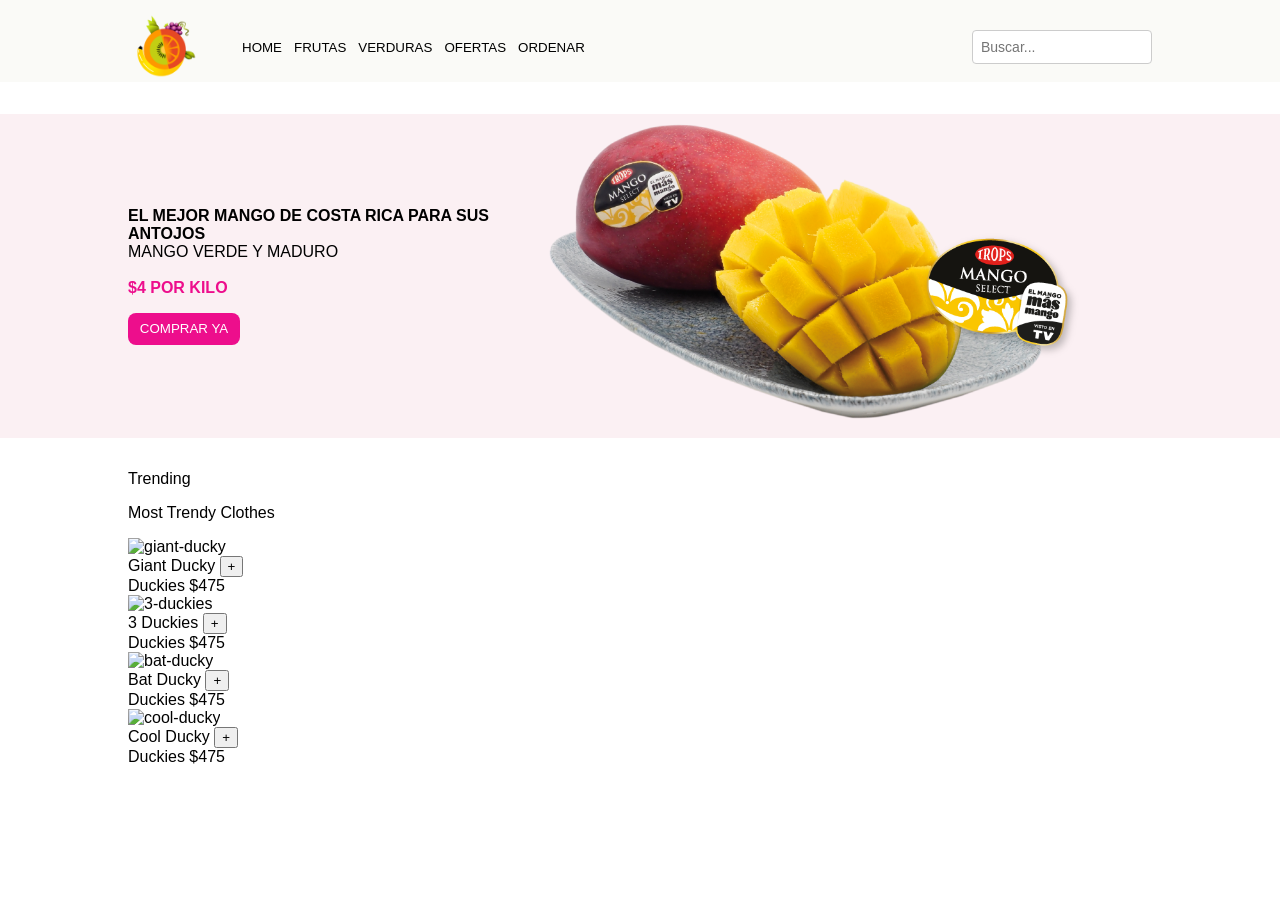
==== Module_II_FrontEnd/Semana_IV/Ejercicio_Frutas/index.html @ f4d14675 "Ejercicio Frutas" ====
<!DOCTYPE html>
<html>
  <head>
    <link rel="stylesheet" href="styles/main.css" />
  </head>
  <header>
    <nav class="navbar contain">
      <div class="nav-main">
        <button class="nav-brand">
          <img src="imgs/logo.png" alt="logo" class="brand-image" />
        </button>
        <button class="nav-button">Home</button>
        <button class="nav-button">Frutas</button>
        <button class="nav-button">Verduras</button>
        <button class="nav-button">Ofertas</button>
        <button class="nav-button">Ordenar</button>
      </div>
      <div>
        <form action="resultados.html" method="GET">
          <input class="search-input" type="search" name="q" placeholder="Buscar..."aria-label="Buscar en el sitio"/>
        </form>
      </div>
    </nav>
  </header>

  <body>
    <section>
      <div class="poster contain">
        <div class="poster-content">
          <div>
            <p class="main-text">El mejor mango de Costa Rica para sus antojos</p>
            <p class="sup-text">Mango Verde y Maduro</p>
            <br>
            <p class="price-text">$4 por Kilo</p>
          </div>
          <button class="shop-button">Comprar Ya</button>
        </div>
        <div><img src="imgs/mangos.png" alt="model" class="poster-image" /></div>
      </div>
    </section>
    <main class="catalog contain">
      <div>
        <div class="title-container">
          <p class="main-title">Trending</p>
          <p class="sub-title">Most Trendy Clothes</p>
        </div>
      </div>
      <div class="product-rows">
        <div class="product">
          <div>
            <img
              src="imgs/giant-ducky.jpg"
              alt="giant-ducky"
              class="product-image"
            />
          </div>
          <div class="product-info">
            <div class="main-row">
              <span class="info-name">Giant Ducky</span>
              <button class="add-button">+</button>
            </div>
            <span>Duckies</span>
            <span class="price">$475</span>
          </div>
        </div>
        <div class="product">
          <div>
            <img
              src="imgs/3-duckies.png"
              alt="3-duckies"
              class="product-image"
            />
          </div>
          <div class="product-info">
            <div class="main-row">
              <span class="info-name">3 Duckies</span>
              <button class="add-button">+</button>
            </div>
            <span>Duckies</span>
            <span class="price">$475</span>
          </div>
        </div>
        <div class="product">
          <div>
            <img
              src="imgs/bat-ducky.jpg"
              alt="bat-ducky"
              class="product-image"
            />
          </div>
          <div class="product-info">
            <div class="main-row">
              <span class="info-name">Bat Ducky</span>
              <button class="add-button">+</button>
            </div>
            <span>Duckies</span>
            <span class="price">$475</span>
          </div>
        </div>
        <div class="product">
          <div>
            <img
              src="imgs/cool-ducky.jpg"
              alt="cool-ducky"
              class="product-image"
            />
          </div>
          <div class="product-info">
            <div class="main-row">
              <span class="info-name">Cool Ducky</span>
              <button class="add-button">+</button>
            </div>
            <span>Duckies</span>
            <span class="price">$475</span>
          </div>
        </div>
      </div>
    </main>
  </body>
</html>
---- Module_II_FrontEnd/Semana_IV/Ejercicio_Frutas/styles/main.css ----
@import url(header.css);
@import url(poster.css);
@import url(catalog.css);

.contain{
    padding: 0 10%;
}

html{
    font-family: Arial, Helvetica, sans-serif;
}

body{
    margin:0;
}
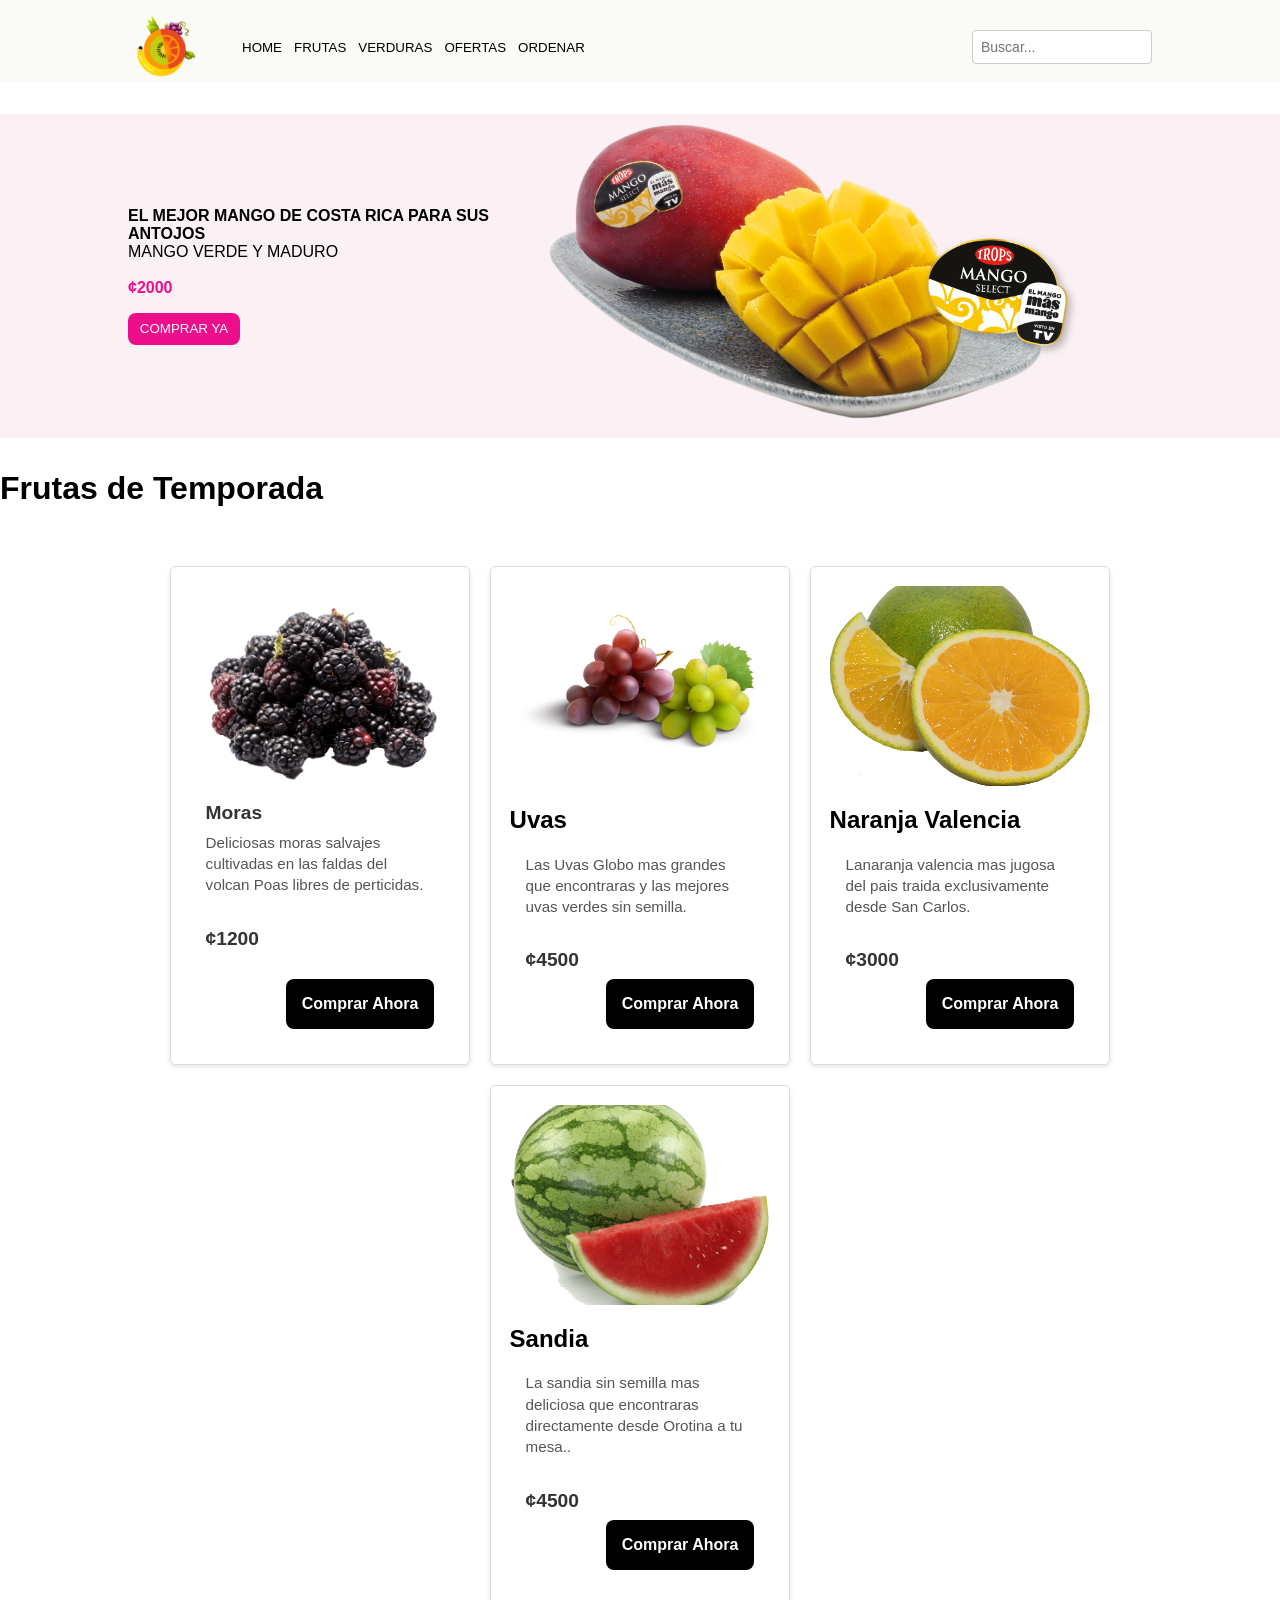
==== commit 6a95be85: "Ejercicio" ====
--- a/Module_II_FrontEnd/Semana_IV/Ejercicio_Frutas/index.html
+++ b/Module_II_FrontEnd/Semana_IV/Ejercicio_Frutas/index.html
@@ -31,90 +31,77 @@
             <p class="main-text">El mejor mango de Costa Rica para sus antojos</p>
             <p class="sup-text">Mango Verde y Maduro</p>
             <br>
-            <p class="price-text">$4 por Kilo</p>
+            <p class="price-text">¢2000</p>
           </div>
           <button class="shop-button">Comprar Ya</button>
         </div>
         <div><img src="imgs/mangos.png" alt="model" class="poster-image" /></div>
       </div>
     </section>
-    <main class="catalog contain">
-      <div>
-        <div class="title-container">
-          <p class="main-title">Trending</p>
-          <p class="sub-title">Most Trendy Clothes</p>
-        </div>
-      </div>
-      <div class="product-rows">
-        <div class="product">
-          <div>
+    <h1>  Frutas de Temporada</h1>
+    <br>
+    <section class="cards-container">
+        <!-- Tarjeta 1 -->
+        <article class="card">
+          <div class="image-container">
             <img
-              src="imgs/giant-ducky.jpg"
-              alt="giant-ducky"
-              class="product-image"
+              src="imgs/moras.png"
+              alt="Moras Salvajes" 
             />
           </div>
-          <div class="product-info">
-            <div class="main-row">
-              <span class="info-name">Giant Ducky</span>
-              <button class="add-button">+</button>
+          <h3>Moras</h3>
+          <p>
+            Deliciosas moras salvajes cultivadas en las faldas del volcan Poas libres de perticidas.
+          </p><h3>¢1200</h3>
+          <a href="#" class="btn">Comprar Ahora</a>
+        </article>
+
+         <!-- Tarjeta 2 -->
+         <article class="card">
+            <div class="image-container">
+              <img
+                src="imgs/uvas.png"
+                alt="Uvas Globo y Verde" 
+              />
             </div>
-            <span>Duckies</span>
-            <span class="price">$475</span>
-          </div>
-        </div>
-        <div class="product">
-          <div>
-            <img
-              src="imgs/3-duckies.png"
-              alt="3-duckies"
-              class="product-image"
-            />
-          </div>
-          <div class="product-info">
-            <div class="main-row">
-              <span class="info-name">3 Duckies</span>
-              <button class="add-button">+</button>
+            <h2>Uvas</h2>
+            <p>
+              Las Uvas Globo mas grandes que encontraras y las mejores uvas verdes sin semilla.
+            </p>
+            <h3>¢4500</h3>
+            <a href="#" class="btn">Comprar Ahora</a>
+          </article>
+
+           <!-- Tarjeta 3 -->
+         <article class="card">
+            <div class="image-container">
+              <img
+                src="imgs/naranja.png"
+                alt="Naranja" 
+              />
             </div>
-            <span>Duckies</span>
-            <span class="price">$475</span>
-          </div>
-        </div>
-        <div class="product">
-          <div>
-            <img
-              src="imgs/bat-ducky.jpg"
-              alt="bat-ducky"
-              class="product-image"
-            />
-          </div>
-          <div class="product-info">
-            <div class="main-row">
-              <span class="info-name">Bat Ducky</span>
-              <button class="add-button">+</button>
+            <h2>Naranja Valencia</h2>
+            <p>
+              Lanaranja valencia mas jugosa del pais traida exclusivamente desde San Carlos.
+            </p>
+            <h3>¢3000</h3>
+            <a href="#" class="btn">Comprar Ahora</a>
+          </article>
+
+           <!-- Tarjeta 4 -->
+         <article class="card">
+            <div class="image-container">
+              <img
+                src="imgs/sandia.png"
+                alt="Sandia" 
+              />
             </div>
-            <span>Duckies</span>
-            <span class="price">$475</span>
-          </div>
-        </div>
-        <div class="product">
-          <div>
-            <img
-              src="imgs/cool-ducky.jpg"
-              alt="cool-ducky"
-              class="product-image"
-            />
-          </div>
-          <div class="product-info">
-            <div class="main-row">
-              <span class="info-name">Cool Ducky</span>
-              <button class="add-button">+</button>
-            </div>
-            <span>Duckies</span>
-            <span class="price">$475</span>
-          </div>
-        </div>
-      </div>
-    </main>
+            <h2>Sandia</h2>
+            <p>
+              La sandia sin semilla mas deliciosa que encontraras directamente desde Orotina a tu mesa..
+            </p>
+            <h3>¢4500</h3>
+            <a href="#" class="btn">Comprar Ahora</a>
+          </article>
   </body>
 </html>
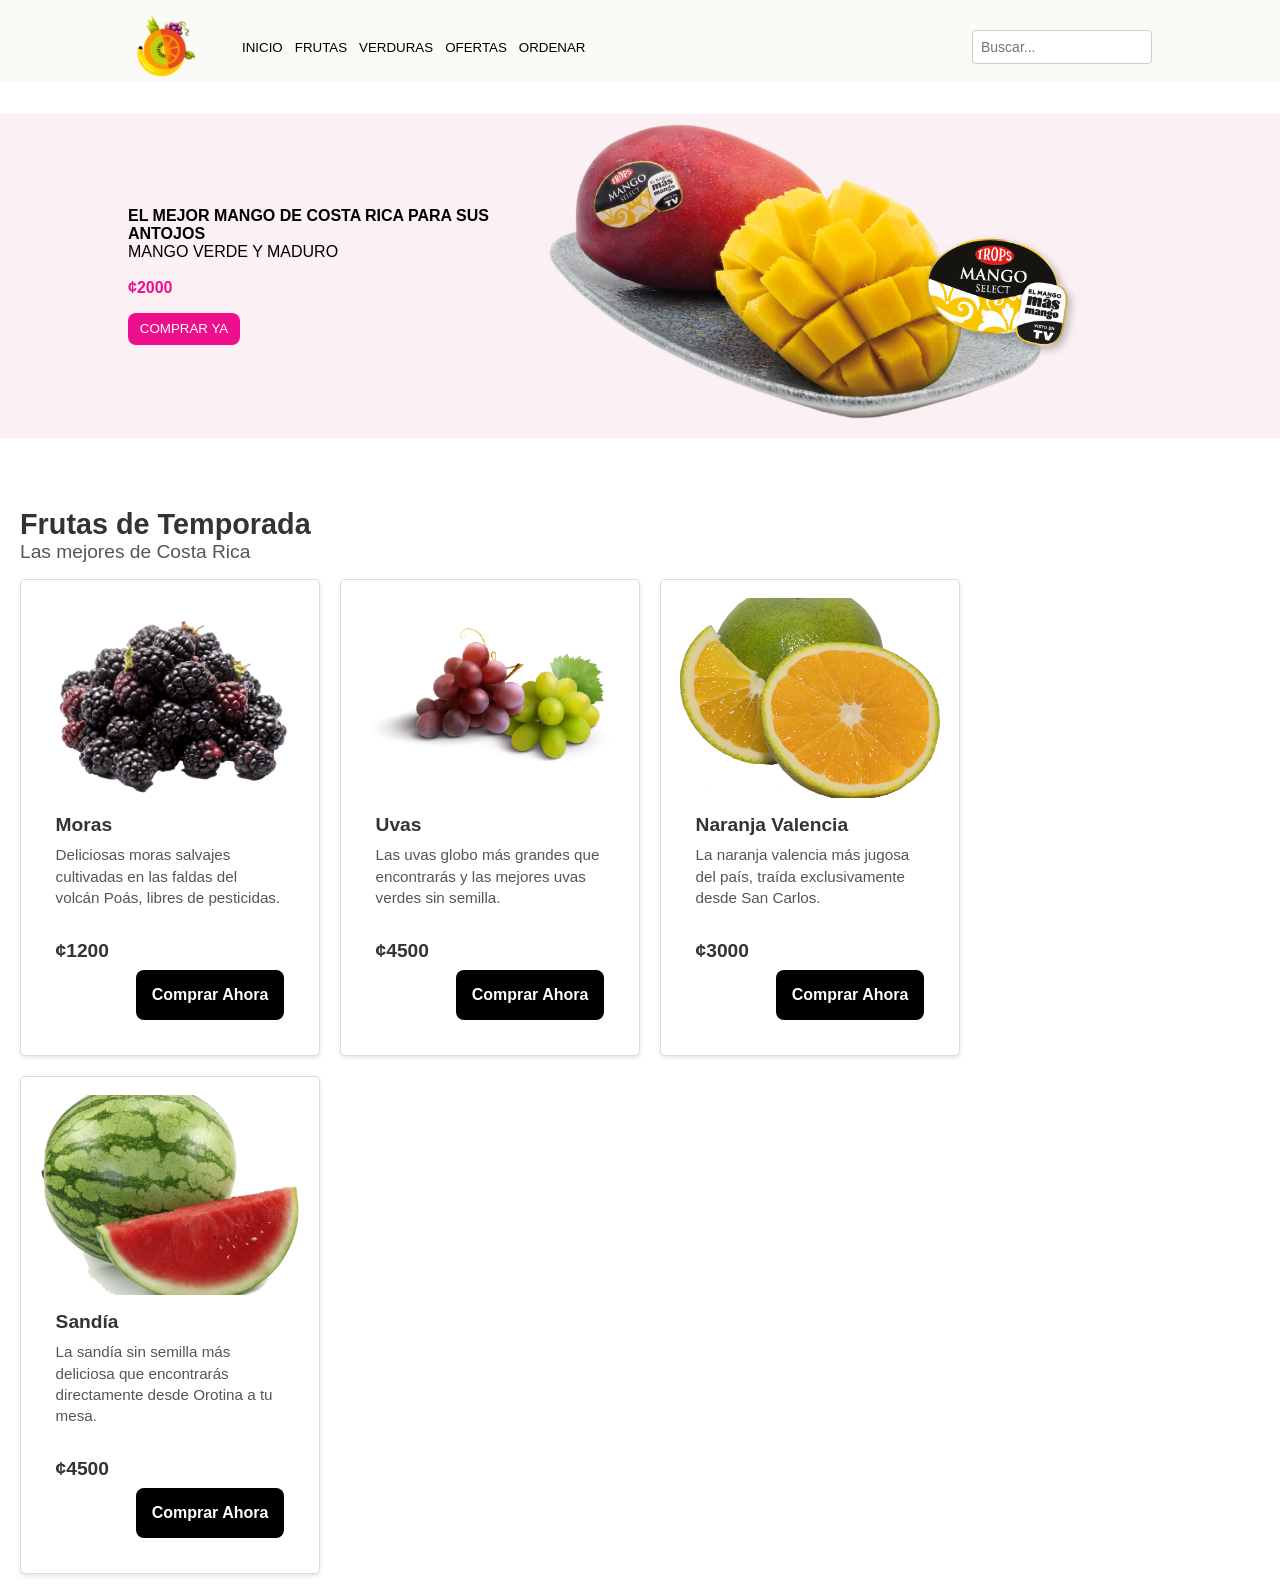
==== commit cc6f5ac1: "Fixed issues" ====
--- a/Module_II_FrontEnd/Semana_IV/Ejercicio_Frutas/index.html
+++ b/Module_II_FrontEnd/Semana_IV/Ejercicio_Frutas/index.html
@@ -1,29 +1,30 @@
 <!DOCTYPE html>
 <html>
   <head>
+    <meta charset="UTF-8">
+    <title>Frutas de Temporada</title>
     <link rel="stylesheet" href="styles/main.css" />
   </head>
-  <header>
-    <nav class="navbar contain">
-      <div class="nav-main">
-        <button class="nav-brand">
-          <img src="imgs/logo.png" alt="logo" class="brand-image" />
-        </button>
-        <button class="nav-button">Home</button>
-        <button class="nav-button">Frutas</button>
-        <button class="nav-button">Verduras</button>
-        <button class="nav-button">Ofertas</button>
-        <button class="nav-button">Ordenar</button>
-      </div>
-      <div>
-        <form action="resultados.html" method="GET">
-          <input class="search-input" type="search" name="q" placeholder="Buscar..."aria-label="Buscar en el sitio"/>
-        </form>
-      </div>
-    </nav>
-  </header>
-
   <body>
+    <header>
+      <nav class="navbar contain">
+        <div class="nav-main">
+          <button class="nav-brand">
+            <img src="imgs/logo.png" alt="logo" class="brand-image" />
+          </button>
+          <button class="nav-button">Inicio</button>
+          <button class="nav-button">Frutas</button>
+          <button class="nav-button">Verduras</button>
+          <button class="nav-button">Ofertas</button>
+          <button class="nav-button">Ordenar</button>
+        </div>
+        <div>
+          <form action="resultados.html" method="GET">
+            <input class="search-input" type="search" name="q" placeholder="Buscar..." aria-label="Buscar en el sitio"/>
+          </form>
+        </div>
+      </nav>
+    </header>
     <section>
       <div class="poster contain">
         <div class="poster-content">
@@ -35,73 +36,55 @@
           </div>
           <button class="shop-button">Comprar Ya</button>
         </div>
-        <div><img src="imgs/mangos.png" alt="model" class="poster-image" /></div>
+        <div>
+          <img src="imgs/mangos.png" alt="model" class="poster-image" />
+        </div>
       </div>
     </section>
-    <h1>  Frutas de Temporada</h1>
     <br>
     <section class="cards-container">
-        <!-- Tarjeta 1 -->
+      <div class="title-container">
+        <p class="main-title">Frutas de Temporada</p>
+        <p class="sub-title">Las mejores de Costa Rica</p>
+      </div>
+      <div class="cards-row">
         <article class="card">
           <div class="image-container">
-            <img
-              src="imgs/moras.png"
-              alt="Moras Salvajes" 
-            />
+            <img src="imgs/moras.png" alt="Moras Salvajes" />
           </div>
           <h3>Moras</h3>
-          <p>
-            Deliciosas moras salvajes cultivadas en las faldas del volcan Poas libres de perticidas.
-          </p><h3>¢1200</h3>
+          <p>Deliciosas moras salvajes cultivadas en las faldas del volcán Poás, libres de pesticidas.</p>
+          <h3>¢1200</h3>
           <a href="#" class="btn">Comprar Ahora</a>
         </article>
-
-         <!-- Tarjeta 2 -->
-         <article class="card">
-            <div class="image-container">
-              <img
-                src="imgs/uvas.png"
-                alt="Uvas Globo y Verde" 
-              />
-            </div>
-            <h2>Uvas</h2>
-            <p>
-              Las Uvas Globo mas grandes que encontraras y las mejores uvas verdes sin semilla.
-            </p>
-            <h3>¢4500</h3>
-            <a href="#" class="btn">Comprar Ahora</a>
-          </article>
-
-           <!-- Tarjeta 3 -->
-         <article class="card">
-            <div class="image-container">
-              <img
-                src="imgs/naranja.png"
-                alt="Naranja" 
-              />
-            </div>
-            <h2>Naranja Valencia</h2>
-            <p>
-              Lanaranja valencia mas jugosa del pais traida exclusivamente desde San Carlos.
-            </p>
-            <h3>¢3000</h3>
-            <a href="#" class="btn">Comprar Ahora</a>
-          </article>
-
-           <!-- Tarjeta 4 -->
-         <article class="card">
-            <div class="image-container">
-              <img
-                src="imgs/sandia.png"
-                alt="Sandia" 
-              />
-            </div>
-            <h2>Sandia</h2>
-            <p>
-              La sandia sin semilla mas deliciosa que encontraras directamente desde Orotina a tu mesa..
-            </p>
-            <h3>¢4500</h3>
-            <a href="#" class="btn">Comprar Ahora</a>
-          </article>
+        <article class="card">
+          <div class="image-container">
+            <img src="imgs/uvas.png" alt="Uvas Globo y Verde" />
+          </div>
+          <h2>Uvas</h2>
+          <p>Las uvas globo más grandes que encontrarás y las mejores uvas verdes sin semilla.</p>
+          <h3>¢4500</h3>
+          <a href="#" class="btn">Comprar Ahora</a>
+        </article>
+        <article class="card">
+          <div class="image-container">
+            <img src="imgs/naranja.png" alt="Naranja" />
+          </div>
+          <h2>Naranja Valencia</h2>
+          <p>La naranja valencia más jugosa del país, traída exclusivamente desde San Carlos.</p>
+          <h3>¢3000</h3>
+          <a href="#" class="btn">Comprar Ahora</a>
+        </article>
+        <article class="card">
+          <div class="image-container">
+            <img src="imgs/sandia.png" alt="Sandía" />
+          </div>
+          <h2>Sandía</h2>
+          <p>La sandía sin semilla más deliciosa que encontrarás directamente desde Orotina a tu mesa.</p>
+          <h3>¢4500</h3>
+          <a href="#" class="btn">Comprar Ahora</a>
+        </article>
+      </div>
+    </section>
   </body>
 </html>
